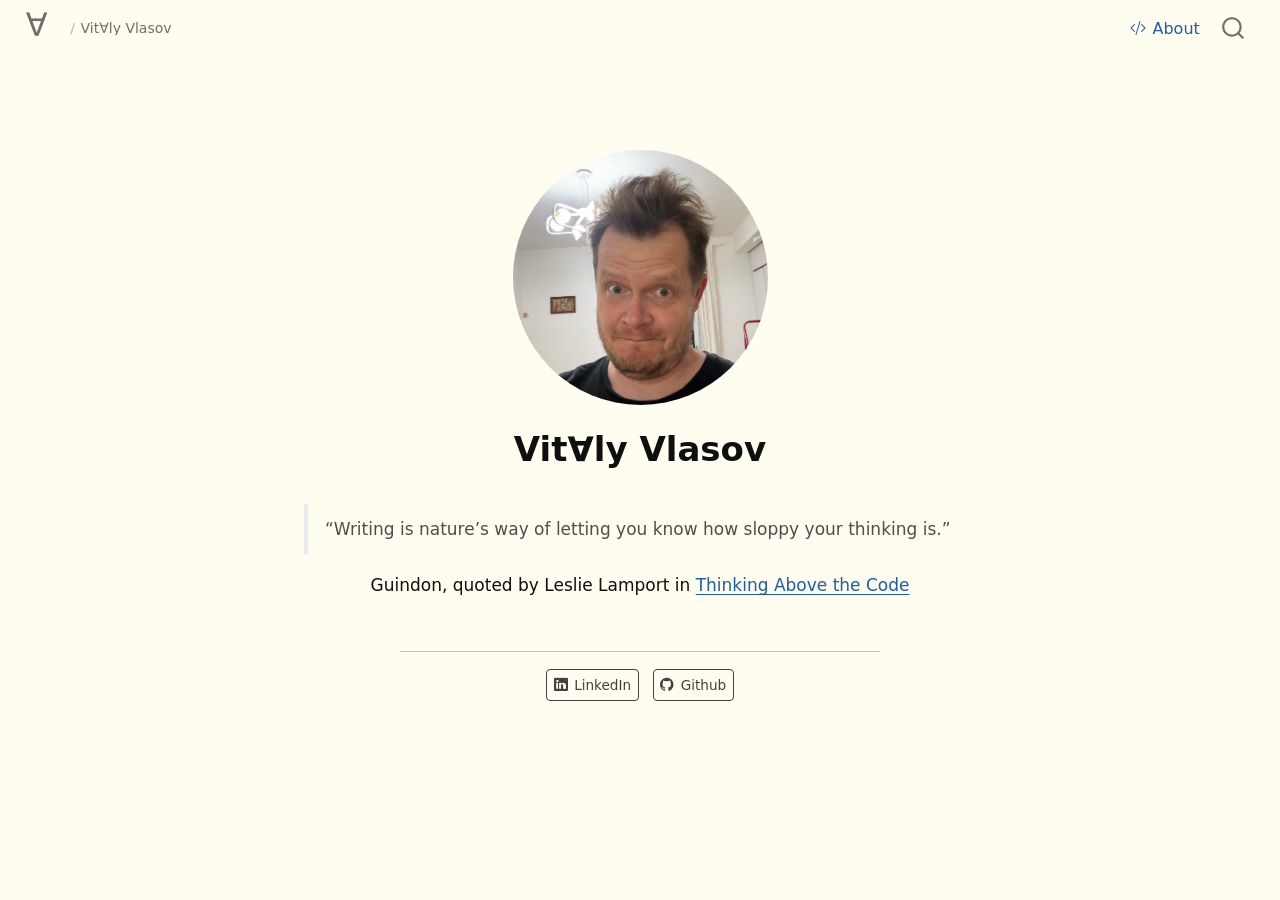
==== about.html @ 71430dd1 "Built site for gh-pages" ====
<!DOCTYPE html>
<html xmlns="http://www.w3.org/1999/xhtml" lang="en" xml:lang="en"><head>

<meta charset="utf-8">
<meta name="generator" content="quarto-1.9.37">

<meta name="viewport" content="width=device-width, initial-scale=1.0, user-scalable=yes">


<title>Vit∀ly Vlasov – website</title>
<style>
/* Default styles provided by pandoc.
** See https://pandoc.org/MANUAL.html#variables-for-html for config info.
*/
code{white-space: pre-wrap;}
span.smallcaps{font-variant: small-caps;}
div.columns{display: flex; gap: min(4vw, 1.5em);}
div.column{flex: auto; overflow-x: auto;}
div.hanging-indent{margin-left: 1.5em; text-indent: -1.5em;}
ul.task-list{list-style: none;}
ul.task-list li input[type="checkbox"] {
  width: 0.8em;
  margin: 0 0.8em 0.2em -1em; /* quarto-specific, see https://github.com/quarto-dev/quarto-cli/issues/4556 */ 
  vertical-align: middle;
}
</style>


<script src="site_libs/quarto-nav/quarto-nav.js"></script>
<script src="site_libs/clipboard/clipboard.min.js"></script>
<script src="site_libs/quarto-search/autocomplete.umd.js"></script>
<script src="site_libs/quarto-search/fuse.min.js"></script>
<script src="site_libs/quarto-search/quarto-search.js"></script>
<meta name="quarto:offset" content="./">
<script src="site_libs/quarto-html/quarto.js" type="module"></script>
<script src="site_libs/quarto-html/tabsets/tabsets.js" type="module"></script>
<script src="site_libs/quarto-html/popper.min.js"></script>
<script src="site_libs/quarto-html/tippy.umd.min.js"></script>
<link href="site_libs/quarto-html/tippy.css" rel="stylesheet">
<link href="site_libs/quarto-html/quarto-syntax-highlighting-e738a5780170e30313b25d218a562ea9.css" rel="stylesheet" id="quarto-text-highlighting-styles">
<script src="site_libs/bootstrap/bootstrap.min.js"></script>
<link href="site_libs/bootstrap/bootstrap-icons.css" rel="stylesheet">
<link href="site_libs/bootstrap/bootstrap-cc5d147e2e0e12e88506cb3e63e51f28.min.css" rel="stylesheet" append-hash="true" id="quarto-bootstrap" data-mode="light">
<script id="quarto-search-options" type="application/json">{
  "location": "navbar",
  "copy-button": false,
  "collapse-after": 3,
  "panel-placement": "end",
  "type": "overlay",
  "limit": 50,
  "keyboard-shortcut": [
    "f",
    "/",
    "s"
  ],
  "show-item-context": false,
  "language": {
    "search-no-results-text": "No results",
    "search-matching-documents-text": "matching documents",
    "search-copy-link-title": "Copy link to search",
    "search-hide-matches-text": "Hide additional matches",
    "search-more-match-text": "more match in this document",
    "search-more-matches-text": "more matches in this document",
    "search-clear-button-title": "Clear",
    "search-text-placeholder": "",
    "search-detached-cancel-button-title": "Cancel",
    "search-submit-button-title": "Submit",
    "search-label": "Search"
  }
}</script>


<link rel="stylesheet" href="styles.css">
</head>

<body class="nav-fixed fullcontent quarto-light">

<div id="quarto-search-results"></div>
  <header id="quarto-header" class="headroom fixed-top">
    <nav class="navbar navbar-expand-lg " data-bs-theme="dark">
      <div class="navbar-container container-fluid">
      <div class="navbar-brand-container mx-auto">
    <a class="navbar-brand" href="./index.html">
    <span class="navbar-title">∀</span>
    </a>
  </div>
            <div id="quarto-search" class="" title="Search"></div>
          <button class="navbar-toggler" type="button" data-bs-toggle="collapse" data-bs-target="#navbarCollapse" aria-controls="navbarCollapse" role="menu" aria-expanded="false" aria-label="Toggle navigation" onclick="if (window.quartoToggleHeadroom) { window.quartoToggleHeadroom(); }">
  <span class="navbar-toggler-icon"></span>
</button>
          <div class="collapse navbar-collapse" id="navbarCollapse">
            <ul class="navbar-nav navbar-nav-scroll ms-auto">
  <li class="nav-item">
    <a class="nav-link active" href="./about.html" aria-current="page"> <i class="bi bi-code-slash" role="img">
</i> 
<span class="menu-text">About</span></a>
  </li>  
</ul>
          </div> <!-- /navcollapse -->
            <div class="quarto-navbar-tools">
</div>
      </div> <!-- /container-fluid -->
    </nav>
</header>
<!-- content -->
<div id="quarto-content" class="quarto-container page-columns page-rows-contents page-layout-article page-navbar">
<!-- sidebar -->
<!-- margin-sidebar -->
    
<!-- main -->
<div class="quarto-about-jolla">
  <img src="profile.jpg" class="about-image
  round " style="height: 15em; width: 15em;">
 <header id="title-block-header" class="quarto-title-block default">
<div class="quarto-title">
<h1 class="title">Vit∀ly Vlasov</h1>
</div>
<div class="quarto-title-meta">
  </div>
</header><main class="content" id="quarto-document-content">
<blockquote class="blockquote">
<p>“Writing is nature’s way of letting you know how sloppy your thinking is.”</p>
</blockquote>
<p>Guindon, quoted by Leslie Lamport in <a href="https://www.microsoft.com/en-us/research/wp-content/uploads/2016/07/leslie_lamport.pdf">Thinking Above the Code</a></p>


</main> 
  <hr class="about-sep">
   <div class="about-links">
  <a href="https://linkedin.com/in/vitvly" class="about-link" rel="" target="">
    <i class="bi bi-linkedin"></i>
     <span class="about-link-text">LinkedIn</span>
  </a>
  <a href="https://github.com/vitvly" class="about-link" rel="" target="">
    <i class="bi bi-github"></i>
     <span class="about-link-text">Github</span>
  </a>
</div>
</div>
 <!-- /main -->
<script>
  (function() {
    var title = document.querySelector('.title');
    var brand = document.querySelector('.navbar-brand');
    if (!title || !brand) return;
    var text = title.textContent.trim();
    if (text === brand.textContent.trim()) return;
    var segments = window.location.pathname
      .split('/').filter(function(s) { return s && s !== 'index.html'; });
    var folder = segments.length > 1 ? segments[0] : null;
    var container = brand.parentNode;
    function makeSep() {
      var s = document.createElement('span');
      s.className = 'navbar-page-sep';
      s.textContent = '/';
      return s;
    }
    var sep1 = makeSep();
    container.insertBefore(sep1, brand.nextSibling);
    var anchor = sep1;
    if (folder) {
      var folderSpan = document.createElement('span');
      folderSpan.className = 'navbar-page-folder';
      folderSpan.textContent = folder;
      container.insertBefore(folderSpan, anchor.nextSibling);
      anchor = folderSpan;
      var sep2 = makeSep();
      container.insertBefore(sep2, anchor.nextSibling);
      anchor = sep2;
    }
    var span = document.createElement('span');
    span.className = 'navbar-page-title';
    span.textContent = text;
    container.insertBefore(span, anchor.nextSibling);
  })();
</script>
<script id="quarto-html-after-body" type="application/javascript">
  window.document.addEventListener("DOMContentLoaded", function (event) {
    const isCodeAnnotation = (el) => {
      for (const clz of el.classList) {
        if (clz.startsWith('code-annotation-')) {                     
          return true;
        }
      }
      return false;
    }
    const onCopySuccess = function(e) {
      // button target
      const button = e.trigger;
      // don't keep focus
      button.blur();
      // flash "checked"
      button.classList.add('code-copy-button-checked');
      var currentTitle = button.getAttribute("title");
      button.setAttribute("title", "Copied!");
      let tooltip;
      if (window.bootstrap) {
        button.setAttribute("data-bs-toggle", "tooltip");
        button.setAttribute("data-bs-placement", "left");
        button.setAttribute("data-bs-title", "Copied!");
        tooltip = new bootstrap.Tooltip(button, 
          { trigger: "manual", 
            customClass: "code-copy-button-tooltip",
            offset: [0, -8]});
        tooltip.show();    
      }
      setTimeout(function() {
        if (tooltip) {
          tooltip.hide();
          button.removeAttribute("data-bs-title");
          button.removeAttribute("data-bs-toggle");
          button.removeAttribute("data-bs-placement");
        }
        button.setAttribute("title", currentTitle);
        button.classList.remove('code-copy-button-checked');
      }, 1000);
      // clear code selection
      e.clearSelection();
    }
    const getTextToCopy = function(trigger) {
      const outerScaffold = trigger.parentElement.cloneNode(true);
      const codeEl = outerScaffold.querySelector('code');
      for (const childEl of codeEl.children) {
        if (isCodeAnnotation(childEl)) {
          childEl.remove();
        }
      }
      return codeEl.innerText;
    }
    const clipboard = new window.ClipboardJS('.code-copy-button:not([data-in-quarto-modal])', {
      text: getTextToCopy
    });
    clipboard.on('success', onCopySuccess);
    if (window.document.getElementById('quarto-embedded-source-code-modal')) {
      const clipboardModal = new window.ClipboardJS('.code-copy-button[data-in-quarto-modal]', {
        text: getTextToCopy,
        container: window.document.getElementById('quarto-embedded-source-code-modal')
      });
      clipboardModal.on('success', onCopySuccess);
    }
      var localhostRegex = new RegExp(/^(?:http|https):\/\/localhost\:?[0-9]*\//);
      var mailtoRegex = new RegExp(/^mailto:/);
        var filterRegex = new RegExp("https:\/\/vitvly\.github\.io\/");
      var isInternal = (href) => {
          return filterRegex.test(href) || localhostRegex.test(href) || mailtoRegex.test(href);
      }
      // Inspect non-navigation links and adorn them if external
     var links = window.document.querySelectorAll('a[href]:not(.nav-link):not(.navbar-brand):not(.toc-action):not(.sidebar-link):not(.sidebar-item-toggle):not(.pagination-link):not(.no-external):not([aria-hidden]):not(.dropdown-item):not(.quarto-navigation-tool):not(.about-link)');
      for (var i=0; i<links.length; i++) {
        const link = links[i];
        if (!isInternal(link.href)) {
          // undo the damage that might have been done by quarto-nav.js in the case of
          // links that we want to consider external
          if (link.dataset.originalHref !== undefined) {
            link.href = link.dataset.originalHref;
          }
        }
      }
    function tippyHover(el, contentFn, onTriggerFn, onUntriggerFn) {
      const config = {
        allowHTML: true,
        maxWidth: 500,
        delay: 100,
        arrow: false,
        appendTo: function(el) {
            return el.parentElement;
        },
        interactive: true,
        interactiveBorder: 10,
        theme: 'quarto',
        placement: 'bottom-start',
      };
      if (contentFn) {
        config.content = contentFn;
      }
      if (onTriggerFn) {
        config.onTrigger = onTriggerFn;
      }
      if (onUntriggerFn) {
        config.onUntrigger = onUntriggerFn;
      }
      window.tippy(el, config); 
    }
    const noterefs = window.document.querySelectorAll('a[role="doc-noteref"]');
    for (var i=0; i<noterefs.length; i++) {
      const ref = noterefs[i];
      tippyHover(ref, function() {
        // use id or data attribute instead here
        let href = ref.getAttribute('data-footnote-href') || ref.getAttribute('href');
        try { href = new URL(href).hash; } catch {}
        const id = href.replace(/^#\/?/, "");
        const note = window.document.getElementById(id);
        if (note) {
          return note.innerHTML;
        } else {
          return "";
        }
      });
    }
    const xrefs = window.document.querySelectorAll('a.quarto-xref');
    const processXRef = (id, note) => {
      // Strip column container classes
      const stripColumnClz = (el) => {
        el.classList.remove("page-full", "page-columns");
        if (el.children) {
          for (const child of el.children) {
            stripColumnClz(child);
          }
        }
      }
      stripColumnClz(note)
      if (id === null || id.startsWith('sec-')) {
        // Special case sections, only their first couple elements
        const container = document.createElement("div");
        if (note.children && note.children.length > 2) {
          container.appendChild(note.children[0].cloneNode(true));
          for (let i = 1; i < note.children.length; i++) {
            const child = note.children[i];
            if (child.tagName === "P" && child.innerText === "") {
              continue;
            } else {
              container.appendChild(child.cloneNode(true));
              break;
            }
          }
          if (window.Quarto?.typesetMath) {
            window.Quarto.typesetMath(container);
          }
          return container.innerHTML
        } else {
          if (window.Quarto?.typesetMath) {
            window.Quarto.typesetMath(note);
          }
          return note.innerHTML;
        }
      } else {
        // Remove any anchor links if they are present
        const anchorLink = note.querySelector('a.anchorjs-link');
        if (anchorLink) {
          anchorLink.remove();
        }
        if (window.Quarto?.typesetMath) {
          window.Quarto.typesetMath(note);
        }
        if (note.classList.contains("callout")) {
          return note.outerHTML;
        } else {
          return note.innerHTML;
        }
      }
    }
    for (var i=0; i<xrefs.length; i++) {
      const xref = xrefs[i];
      tippyHover(xref, undefined, function(instance) {
        instance.disable();
        let url = xref.getAttribute('href');
        let hash = undefined; 
        if (url.startsWith('#')) {
          hash = url;
        } else {
          try { hash = new URL(url).hash; } catch {}
        }
        if (hash) {
          const id = hash.replace(/^#\/?/, "");
          const note = window.document.getElementById(id);
          if (note !== null) {
            try {
              const html = processXRef(id, note.cloneNode(true));
              instance.setContent(html);
            } finally {
              instance.enable();
              instance.show();
            }
          } else {
            // See if we can fetch this
            fetch(url.split('#')[0])
            .then(res => res.text())
            .then(html => {
              const parser = new DOMParser();
              const htmlDoc = parser.parseFromString(html, "text/html");
              const note = htmlDoc.getElementById(id);
              if (note !== null) {
                const html = processXRef(id, note);
                instance.setContent(html);
              } 
            }).finally(() => {
              instance.enable();
              instance.show();
            });
          }
        } else {
          // See if we can fetch a full url (with no hash to target)
          // This is a special case and we should probably do some content thinning / targeting
          fetch(url)
          .then(res => res.text())
          .then(html => {
            const parser = new DOMParser();
            const htmlDoc = parser.parseFromString(html, "text/html");
            const note = htmlDoc.querySelector('main.content');
            if (note !== null) {
              // This should only happen for chapter cross references
              // (since there is no id in the URL)
              // remove the first header
              if (note.children.length > 0 && note.children[0].tagName === "HEADER") {
                note.children[0].remove();
              }
              const html = processXRef(null, note);
              instance.setContent(html);
            } 
          }).finally(() => {
            instance.enable();
            instance.show();
          });
        }
      }, function(instance) {
      });
    }
        let selectedAnnoteEl;
        const selectorForAnnotation = ( cell, annotation) => {
          let cellAttr = 'data-code-cell="' + cell + '"';
          let lineAttr = 'data-code-annotation="' +  annotation + '"';
          const selector = 'span[' + cellAttr + '][' + lineAttr + ']';
          return selector;
        }
        const selectCodeLines = (annoteEl) => {
          const doc = window.document;
          const targetCell = annoteEl.getAttribute("data-target-cell");
          const targetAnnotation = annoteEl.getAttribute("data-target-annotation");
          const annoteSpan = window.document.querySelector(selectorForAnnotation(targetCell, targetAnnotation));
          const lines = annoteSpan.getAttribute("data-code-lines").split(",");
          const lineIds = lines.map((line) => {
            return targetCell + "-" + line;
          })
          let top = null;
          let height = null;
          let parent = null;
          if (lineIds.length > 0) {
              //compute the position of the single el (top and bottom and make a div)
              const el = window.document.getElementById(lineIds[0]);
              top = el.offsetTop;
              height = el.offsetHeight;
              parent = el.parentElement.parentElement;
            if (lineIds.length > 1) {
              const lastEl = window.document.getElementById(lineIds[lineIds.length - 1]);
              const bottom = lastEl.offsetTop + lastEl.offsetHeight;
              height = bottom - top;
            }
            if (top !== null && height !== null && parent !== null) {
              // cook up a div (if necessary) and position it 
              let div = window.document.getElementById("code-annotation-line-highlight");
              if (div === null) {
                div = window.document.createElement("div");
                div.setAttribute("id", "code-annotation-line-highlight");
                div.style.position = 'absolute';
                parent.appendChild(div);
              }
              div.style.top = top - 2 + "px";
              div.style.height = height + 4 + "px";
              div.style.left = 0;
              let gutterDiv = window.document.getElementById("code-annotation-line-highlight-gutter");
              if (gutterDiv === null) {
                gutterDiv = window.document.createElement("div");
                gutterDiv.setAttribute("id", "code-annotation-line-highlight-gutter");
                gutterDiv.style.position = 'absolute';
                const codeCell = window.document.getElementById(targetCell);
                const gutter = codeCell.querySelector('.code-annotation-gutter');
                gutter.appendChild(gutterDiv);
              }
              gutterDiv.style.top = top - 2 + "px";
              gutterDiv.style.height = height + 4 + "px";
            }
            selectedAnnoteEl = annoteEl;
          }
        };
        const unselectCodeLines = () => {
          const elementsIds = ["code-annotation-line-highlight", "code-annotation-line-highlight-gutter"];
          elementsIds.forEach((elId) => {
            const div = window.document.getElementById(elId);
            if (div) {
              div.remove();
            }
          });
          selectedAnnoteEl = undefined;
        };
          // Handle positioning of the toggle
      window.addEventListener(
        "resize",
        throttle(() => {
          elRect = undefined;
          if (selectedAnnoteEl) {
            selectCodeLines(selectedAnnoteEl);
          }
        }, 10)
      );
      function throttle(fn, ms) {
      let throttle = false;
      let timer;
        return (...args) => {
          if(!throttle) { // first call gets through
              fn.apply(this, args);
              throttle = true;
          } else { // all the others get throttled
              if(timer) clearTimeout(timer); // cancel #2
              timer = setTimeout(() => {
                fn.apply(this, args);
                timer = throttle = false;
              }, ms);
          }
        };
      }
        // Attach click handler to the DT
        const annoteDls = window.document.querySelectorAll('dt[data-target-cell]');
        for (const annoteDlNode of annoteDls) {
          annoteDlNode.addEventListener('click', (event) => {
            const clickedEl = event.target;
            if (clickedEl !== selectedAnnoteEl) {
              unselectCodeLines();
              const activeEl = window.document.querySelector('dt[data-target-cell].code-annotation-active');
              if (activeEl) {
                activeEl.classList.remove('code-annotation-active');
              }
              selectCodeLines(clickedEl);
              clickedEl.classList.add('code-annotation-active');
            } else {
              // Unselect the line
              unselectCodeLines();
              clickedEl.classList.remove('code-annotation-active');
            }
          });
        }
    const findCites = (el) => {
      const parentEl = el.parentElement;
      if (parentEl) {
        const cites = parentEl.dataset.cites;
        if (cites) {
          return {
            el,
            cites: cites.split(' ')
          };
        } else {
          return findCites(el.parentElement)
        }
      } else {
        return undefined;
      }
    };
    var bibliorefs = window.document.querySelectorAll('a[role="doc-biblioref"]');
    for (var i=0; i<bibliorefs.length; i++) {
      const ref = bibliorefs[i];
      const citeInfo = findCites(ref);
      if (citeInfo) {
        tippyHover(citeInfo.el, function() {
          var popup = window.document.createElement('div');
          citeInfo.cites.forEach(function(cite) {
            var citeDiv = window.document.createElement('div');
            citeDiv.classList.add('hanging-indent');
            citeDiv.classList.add('csl-entry');
            var biblioDiv = window.document.getElementById('ref-' + cite);
            if (biblioDiv) {
              citeDiv.innerHTML = biblioDiv.innerHTML;
            }
            popup.appendChild(citeDiv);
          });
          return popup.innerHTML;
        });
      }
    }
  });
  </script>
</div> <!-- /content -->




</body></html>
---- site_libs/quarto-html/tippy.css ----
.tippy-box[data-animation=fade][data-state=hidden]{opacity:0}[data-tippy-root]{max-width:calc(100vw - 10px)}.tippy-box{position:relative;background-color:#333;color:#fff;border-radius:4px;font-size:14px;line-height:1.4;white-space:normal;outline:0;transition-property:transform,visibility,opacity}.tippy-box[data-placement^=top]>.tippy-arrow{bottom:0}.tippy-box[data-placement^=top]>.tippy-arrow:before{bottom:-7px;left:0;border-width:8px 8px 0;border-top-color:initial;transform-origin:center top}.tippy-box[data-placement^=bottom]>.tippy-arrow{top:0}.tippy-box[data-placement^=bottom]>.tippy-arrow:before{top:-7px;left:0;border-width:0 8px 8px;border-bottom-color:initial;transform-origin:center bottom}.tippy-box[data-placement^=left]>.tippy-arrow{right:0}.tippy-box[data-placement^=left]>.tippy-arrow:before{border-width:8px 0 8px 8px;border-left-color:initial;right:-7px;transform-origin:center left}.tippy-box[data-placement^=right]>.tippy-arrow{left:0}.tippy-box[data-placement^=right]>.tippy-arrow:before{left:-7px;border-width:8px 8px 8px 0;border-right-color:initial;transform-origin:center right}.tippy-box[data-inertia][data-state=visible]{transition-timing-function:cubic-bezier(.54,1.5,.38,1.11)}.tippy-arrow{width:16px;height:16px;color:#333}.tippy-arrow:before{content:"";position:absolute;border-color:transparent;border-style:solid}.tippy-content{position:relative;padding:5px 9px;z-index:1}
---- site_libs/quarto-html/quarto-syntax-highlighting-e738a5780170e30313b25d218a562ea9.css ----
/* quarto syntax highlight colors */
:root {
  --quarto-hl-kw-color: #AF3029;
  --quarto-hl-fu-color: #205EA6;
  --quarto-hl-va-color: #100F0F;
  --quarto-hl-cf-color: #AF3029;
  --quarto-hl-op-color: #100F0F;
  --quarto-hl-bu-color: #24837B;
  --quarto-hl-ex-color: #5E409D;
  --quarto-hl-pp-color: #A02F6F;
  --quarto-hl-at-color: #AD8301;
  --quarto-hl-ch-color: #66800B;
  --quarto-hl-sc-color: #BC5215;
  --quarto-hl-st-color: #66800B;
  --quarto-hl-vs-color: #66800B;
  --quarto-hl-ss-color: #24837B;
  --quarto-hl-im-color: #A02F6F;
  --quarto-hl-dt-color: #5E409D;
  --quarto-hl-dv-color: #BC5215;
  --quarto-hl-bn-color: #BC5215;
  --quarto-hl-fl-color: #BC5215;
  --quarto-hl-cn-color: #BC5215;
  --quarto-hl-co-color: #B7B5AC;
  --quarto-hl-do-color: #878580;
  --quarto-hl-an-color: #AD8301;
  --quarto-hl-cv-color: #878580;
  --quarto-hl-ot-color: #24837B;
  --quarto-hl-in-color: #205EA6;
  --quarto-hl-wa-color: #BC5215;
  --quarto-hl-al-color: #AF3029;
  --quarto-hl-er-color: #AF3029;
}

/* other quarto variables */
:root {
  --quarto-font-monospace: "JetBrains Mono", "Fira Code", "Cascadia Code", monospace;
}

/* syntax highlight based on Pandoc's rules */
pre > code.sourceCode > span {
  color: #100F0F;
}

code.sourceCode > span {
  color: #100F0F;
}

div.sourceCode,
div.sourceCode pre.sourceCode {
  color: #100F0F;
}

/* Normal */
code span {
  color: #100F0F;
}

/* Alert */
code span.al {
  color: #AF3029;
  font-weight: bold;
}

/* Annotation */
code span.an {
  color: #AD8301;
  font-style: italic;
}

/* Attribute */
code span.at {
  color: #AD8301;
}

/* BaseN */
code span.bn {
  color: #BC5215;
}

/* BuiltIn */
code span.bu {
  color: #24837B;
}

/* ControlFlow */
code span.cf {
  color: #AF3029;
  font-weight: bold;
}

/* Char */
code span.ch {
  color: #66800B;
}

/* Constant */
code span.cn {
  color: #BC5215;
}

/* Comment */
code span.co {
  color: #B7B5AC;
  font-style: italic;
}

/* CommentVar */
code span.cv {
  color: #878580;
  font-style: italic;
}

/* Documentation */
code span.do {
  color: #878580;
  font-style: italic;
}

/* DataType */
code span.dt {
  color: #5E409D;
}

/* DecVal */
code span.dv {
  color: #BC5215;
}

/* Error */
code span.er {
  color: #AF3029;
  font-weight: bold;
}

/* Extension */
code span.ex {
  color: #5E409D;
}

/* Float */
code span.fl {
  color: #BC5215;
}

/* Function */
code span.fu {
  color: #205EA6;
}

/* Import */
code span.im {
  color: #A02F6F;
}

/* Information */
code span.in {
  color: #205EA6;
}

/* Keyword */
code span.kw {
  color: #AF3029;
  font-weight: bold;
}

/* Operator */
code span.op {
  color: #100F0F;
}

/* Other */
code span.ot {
  color: #24837B;
}

/* Preprocessor */
code span.pp {
  color: #A02F6F;
}

/* SpecialChar */
code span.sc {
  color: #BC5215;
}

/* SpecialString */
code span.ss {
  color: #24837B;
}

/* String */
code span.st {
  color: #66800B;
}

/* Variable */
code span.va {
  color: #100F0F;
}

/* VerbatimString */
code span.vs {
  color: #66800B;
}

/* Warning */
code span.wa {
  color: #BC5215;
}

.prevent-inlining {
  content: "</";
}

/*# sourceMappingURL=3bec4c97b0917953b77cf817ade094b0.css.map */
---- styles.css ----
/* css styles */
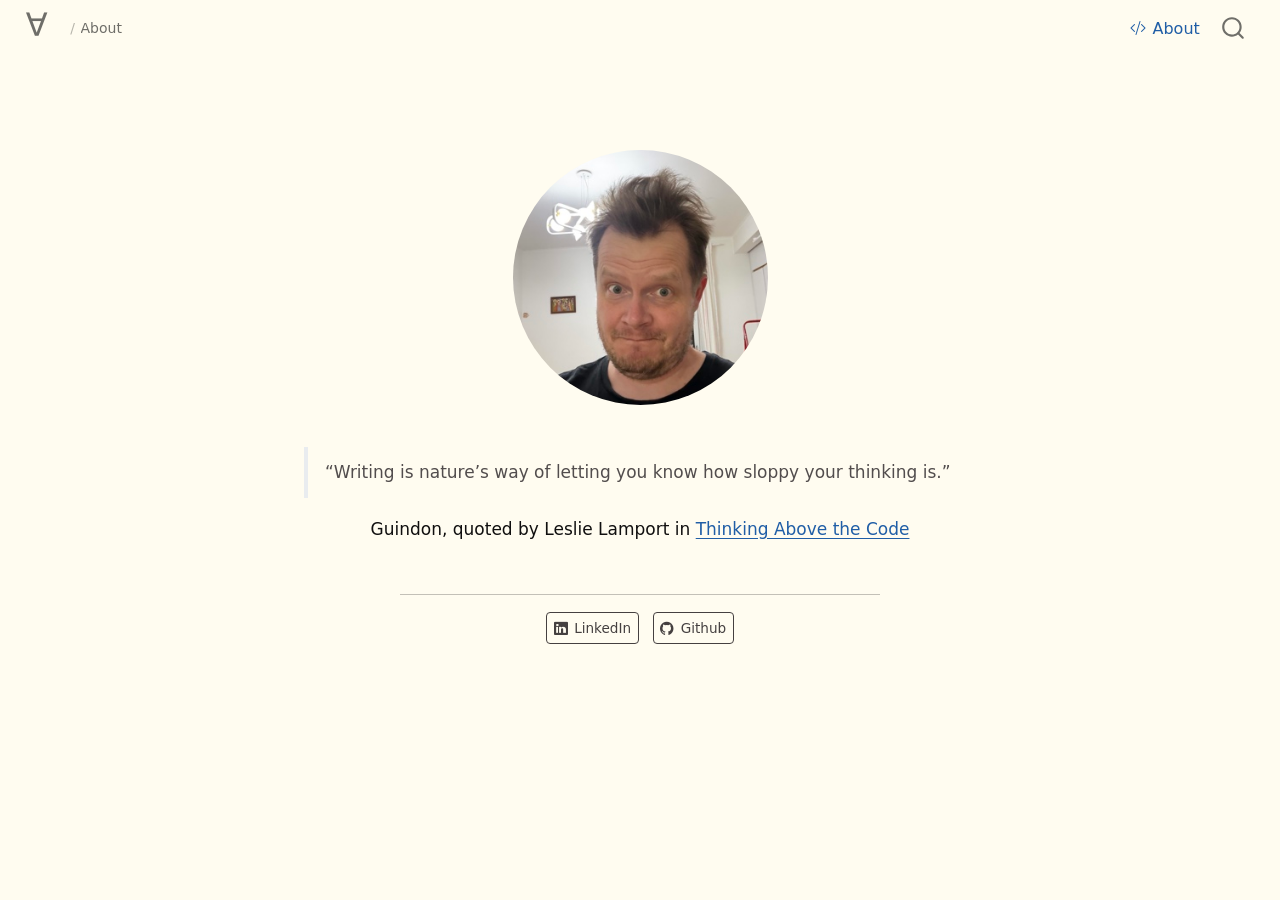
==== commit c4511ed7: "Built site for gh-pages" ====
--- a/about.html
+++ b/about.html
@@ -7,7 +7,7 @@
 <meta name="viewport" content="width=device-width, initial-scale=1.0, user-scalable=yes">
 
 
-<title>Vit∀ly Vlasov – website</title>
+<title>About – website</title>
 <style>
 /* Default styles provided by pandoc.
 ** See https://pandoc.org/MANUAL.html#variables-for-html for config info.
@@ -68,6 +68,11 @@
     "search-label": "Search"
   }
 }</script>
+<style>
+#title-block-header {
+  display: none;
+}
+</style>
 
 
 <link rel="stylesheet" href="styles.css">
@@ -113,7 +118,7 @@
   round " style="height: 15em; width: 15em;">
  <header id="title-block-header" class="quarto-title-block default">
 <div class="quarto-title">
-<h1 class="title">Vit∀ly Vlasov</h1>
+<h1 class="title">About</h1>
 </div>
 <div class="quarto-title-meta">
   </div>
